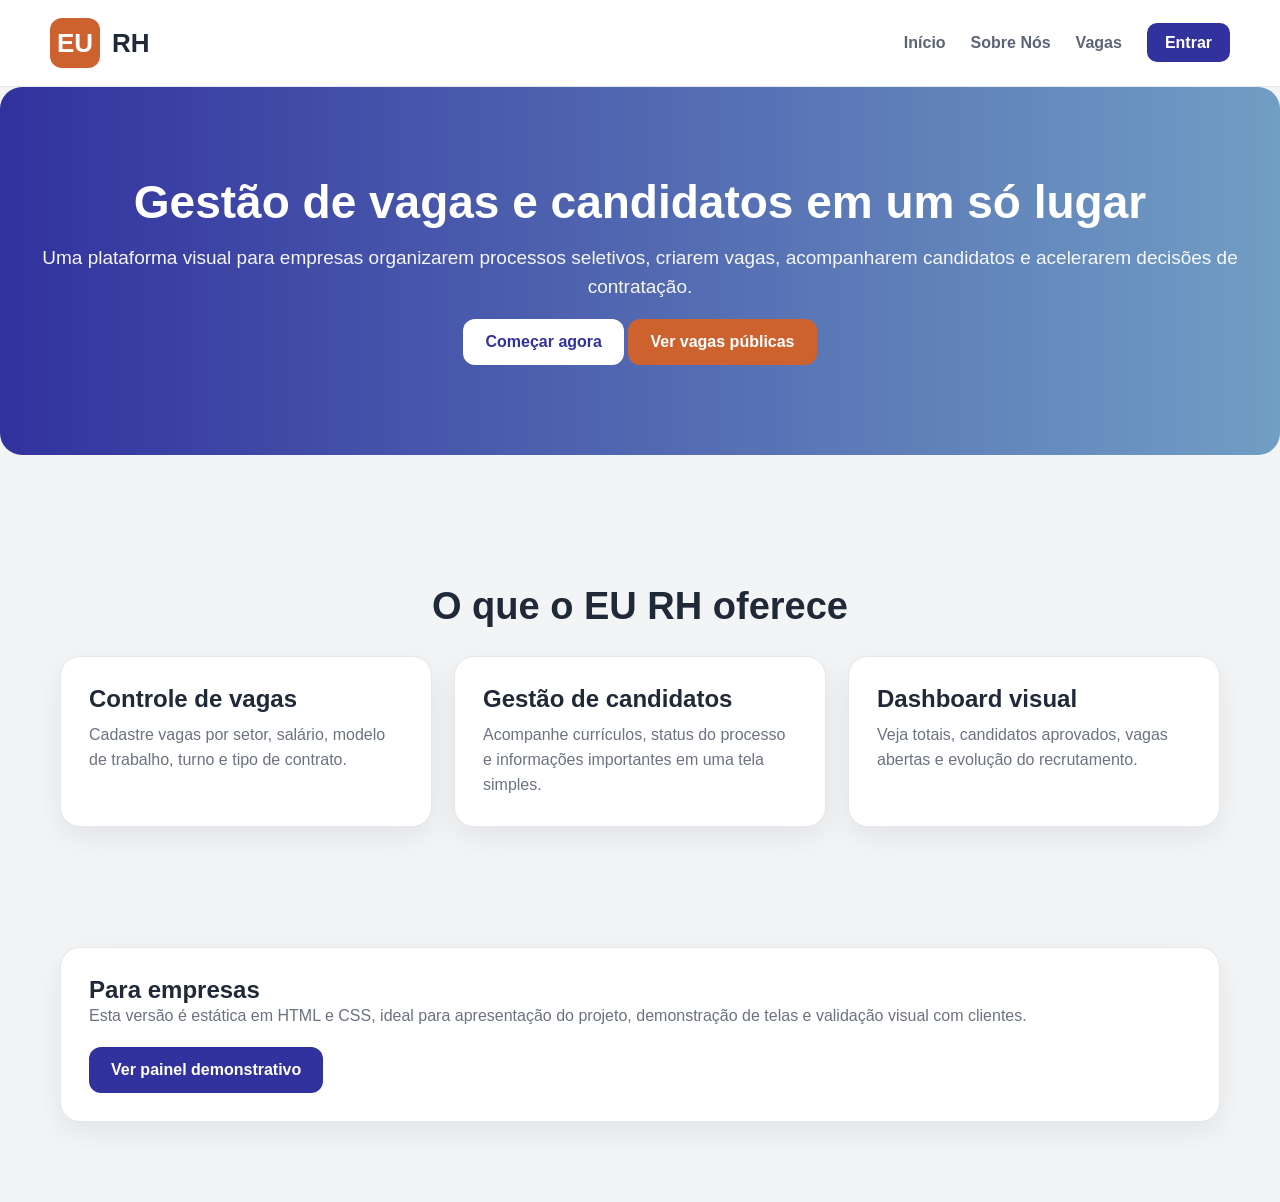
==== index.html @ 1f7be2c3 "Versao final HTML e CSS do EU RH" ====
<!DOCTYPE html>
<html lang="pt-BR">
 <head>
  <meta charset="utf-8"/>
  <meta content="width=device-width, initial-scale=1.0" name="viewport"/>
  <title>
   In&iacute;cio - EU RH
  </title>
  <link href="css/style.css" rel="stylesheet"/>
 </head>
 <body>
  <header>
   <div class="topo">
    <a class="logo" href="index.html">
     <span class="logo-box">
      EU
     </span>
     <span>
      RH
     </span>
    </a>
    <nav>
     <ul>
      <li>
       <a href="index.html">
        In&iacute;cio
       </a>
      </li>
      <li>
       <a href="index.html#sobre">
        Sobre N&oacute;s
       </a>
      </li>
      <li>
       <a href="vagas.html">
        Vagas
       </a>
      </li>
      <li>
       <a class="btn-nav" href="login.html">
        Entrar
       </a>
      </li>
     </ul>
    </nav>
   </div>
  </header>
  <main>
   <section class="hero center">
    <h1>
     Gest&atilde;o de vagas e candidatos em um s&oacute; lugar
    </h1>
    <p>
     Uma plataforma visual para empresas organizarem processos seletivos, criarem vagas, acompanharem candidatos e acelerarem decis&otilde;es de contrata&ccedil;&atilde;o.
    </p>
    <br/>
    <a class="btn btn-light" href="cadastro.html">
     Come&ccedil;ar agora
    </a>
    <a class="btn btn-orange" href="vagas.html">
     Ver vagas p&uacute;blicas
    </a>
   </section>
   <section class="container" id="sobre">
    <h2 class="section-title">
     O que o EU RH oferece
    </h2>
    <div class="grid-3">
     <div class="card">
      <h3>
       Controle de vagas
      </h3>
      <p>
       Cadastre vagas por setor, sal&aacute;rio, modelo de trabalho, turno e tipo de contrato.
      </p>
     </div>
     <div class="card">
      <h3>
       Gest&atilde;o de candidatos
      </h3>
      <p>
       Acompanhe curr&iacute;culos, status do processo e informa&ccedil;&otilde;es importantes em uma tela simples.
      </p>
     </div>
     <div class="card">
      <h3>
       Dashboard visual
      </h3>
      <p>
       Veja totais, candidatos aprovados, vagas abertas e evolu&ccedil;&atilde;o do recrutamento.
      </p>
     </div>
    </div>
   </section>
   <section class="container" id="empresas">
    <div class="box">
     <h2>
      Para empresas
     </h2>
     <p class="text-muted">
      Esta vers&atilde;o &eacute; est&aacute;tica em HTML e CSS, ideal para apresenta&ccedil;&atilde;o do projeto, demonstra&ccedil;&atilde;o de telas e valida&ccedil;&atilde;o visual com clientes.
     </p>
     <br/>
     <a class="btn btn-primary" href="dashboard.html">
      Ver painel demonstrativo
     </a>
    </div>
   </section>
  </main>
 </body>
</html>
---- css/style.css ----
* {
  margin:0;
  padding:0;
  box-sizing:border-box
}

body {
  font-family:Arial,
sans-serif;
  background:#f3f4f6;
  color:#1f2937
}

a {
  text-decoration:none
}

header {
  background:#fff;
  border-bottom:1px solid #e5e7eb;
  padding:18px 50px
}

.topo {
  max-width:1200px;
  margin:auto;
  display:flex;
  justify-content:space-between;
  align-items:center;
  gap:20px
}

.logo {
  display:flex;
  align-items:center;
  gap:12px;
  font-size:26px;
  font-weight:bold;
  color:#1f2937
}

.logo-box {
  background:#ce622f;
  color:#fff;
  width:50px;
  height:50px;
  border-radius:12px;
  display:flex;
  align-items:center;
  justify-content:center;
  font-weight:bold
}

nav ul {
  list-style:none;
  display:flex;
  gap:25px;
  align-items:center
}

nav a {
  color:#5b6475;
  font-weight:600
}

.btn-nav {
  background:#32329e;
  color:white!important;
  padding:11px 18px;
  border-radius:10px
}

.container {
  max-width:1200px;
  margin:auto;
  padding:40px 20px 80px
}

.hero {
  background:linear-gradient(90deg,
#32329e,
#719ec4);
  color:#fff;
  padding:55px;
  border-radius:22px;
  margin-bottom:35px
}

.hero.center {
  text-align:center;
  padding:90px 30px
}

.hero h1 {
  font-size:46px;
  line-height:1.12;
  margin-bottom:14px
}

.hero p {
  font-size:19px;
  line-height:1.55;
  opacity:.95
}

.btn {
  display:inline-block;
  border:none;
  border-radius:12px;
  padding:14px 22px;
  font-weight:bold;
  cursor:pointer;
  font-size:16px
}

.btn-primary {
  background:#32329e;
  color:#fff
}

.btn-orange {
  background:#ce622f;
  color:#fff
}

.btn-light {
  background:white;
  color:#32329e
}

.btn-muted {
  background:#e5e7eb;
  color:#111827
}

.grid-3 {
  display:grid;
  grid-template-columns:repeat(3,
1fr);
  gap:22px
}

.grid-2 {
  display:grid;
  grid-template-columns:repeat(2,
1fr);
  gap:22px
}

.card,
.box,
.form-box {
  background:#fff;
  border:1px solid #e5e7eb;
  border-radius:20px;
  padding:28px;
  box-shadow:0 10px 30px rgba(0,
0,
0,
.07)
}

.card h3 {
  font-size:24px;
  margin-bottom:10px
}

.card p,
.text-muted {
  color:#6b7280;
  line-height:1.55
}

.section-title {
  text-align:center;
  font-size:38px;
  margin:55px 0 28px
}

.stats {
  display:grid;
  grid-template-columns:repeat(4,
1fr);
  gap:18px;
  margin-bottom:28px
}

.stat {
  background:#fff;
  border-radius:18px;
  padding:22px;
  border:1px solid #e5e7eb
}

.stat strong {
  display:block;
  font-size:32px;
  color:#32329e
}

.table {
  width:100%;
  border-collapse:collapse;
  background:white;
  border-radius:18px;
  overflow:hidden;
  box-shadow:0 8px 25px rgba(0,
0,
0,
.06)
}

.table th,
.table td {
  text-align:left;
  padding:16px;
  border-bottom:1px solid #e5e7eb
}

.table th {
  background:#eef2ff;
  color:#1f2937
}

.tag {
  display:inline-block;
  padding:6px 10px;
  border-radius:999px;
  background:#eef2ff;
  color:#32329e;
  font-weight:bold;
  font-size:13px
}

.status {
  display:inline-block;
  padding:6px 10px;
  border-radius:8px;
  font-weight:bold;
  font-size:13px
}

.recebido {
  background:#e0f2fe;
  color:#075985
}

.analise {
  background:#fef9c3;
  color:#854d0e
}

.entrevista {
  background:#ede9fe;
  color:#5b21b6
}

.aprovado {
  background:#dcfce7;
  color:#166534
}

.reprovado {
  background:#fee2e2;
  color:#991b1b
}

.actions {
  display:flex;
  gap:10px;
  flex-wrap:wrap
}

.form-title {
  font-size:30px;
  margin-bottom:10px
}

.grupo {
  margin-bottom:18px
}

.grupo label {
  display:block;
  margin-bottom:8px;
  font-weight:bold
}

.grupo input,
.grupo textarea,
.grupo select {
  width:100%;
  padding:14px 16px;
  border:1px solid #d1d5db;
  border-radius:10px;
  font-size:16px;
  outline:none;
  background:white
}

.grupo textarea {
  min-height:130px;
  resize:vertical
}

.duas-colunas {
  display:grid;
  grid-template-columns:1fr 1fr;
  gap:18px
}

.login-page {
  min-height:100vh;
  background:linear-gradient(135deg,
#3538b8,
#7aa6d1);
  padding:40px 20px
}

.login-wrap {
  max-width:1150px;
  margin:60px auto;
  display:grid;
  grid-template-columns:1fr 1fr;
  gap:45px;
  align-items:center
}

.login-text {
  color:white
}

.login-text h1 {
  font-size:52px;
  line-height:1.1;
  margin-bottom:18px
}

.login-text p {
  font-size:18px;
  line-height:1.6
}

.login-box {
  background:white;
  border-radius:24px;
  padding:34px;
  box-shadow:0 24px 60px rgba(15,
23,
42,
.18)
}

.benefit {
  background:rgba(255,
255,
255,
.12);
  border:1px solid rgba(255,
255,
255,
.18);
  border-radius:16px;
  padding:14px 18px;
  margin-top:12px
}

.filters {
  display:flex;
  gap:10px;
  flex-wrap:wrap;
  margin-bottom:25px
}

.filter {
  padding:9px 16px;
  border-radius:999px;
  background:#f1f5f9;
  color:#334155;
  font-weight:700;
  border:1px solid #e2e8f0
}

.filter.active {
  background:#32329e;
  color:white
}

.candidate {
  display:grid;
  grid-template-columns:80px 1fr auto;
  gap:18px;
  align-items:center
}

.avatar {
  width:70px;
  height:70px;
  border-radius:50%;
  background:#e5e7eb;
  display:flex;
  align-items:center;
  justify-content:center;
  font-size:26px;
  font-weight:bold;
  color:#32329e
}

.footer-note {
  text-align:center;
  color:#6b7280;
  margin-top:35px
}

.alert {
  background:#fff7ed;
  border:1px solid #fed7aa;
  color:#9a3412;
  border-radius:14px;
  padding:14px 18px;
  margin-bottom:22px
}

.success-icon {
  width:78px;
  height:78px;
  border-radius:50%;
  background:#dcfce7;
  color:#166534;
  display:flex;
  align-items:center;
  justify-content:center;
  font-size:42px;
  margin:0 auto 18px
}

@media(max-width:900px) {
  header {
  padding:18px 20px
}

.topo {
  flex-direction:column
}

nav ul {
  flex-wrap:wrap;
  justify-content:center
}

.grid-3,
.grid-2,
.stats,
.login-wrap,
.duas-colunas {
  grid-template-columns:1fr
}

.hero h1,
.login-text h1 {
  font-size:36px
}

.candidate {
  grid-template-columns:1fr
}

.table {
  display:block;
  overflow-x:auto
}

}
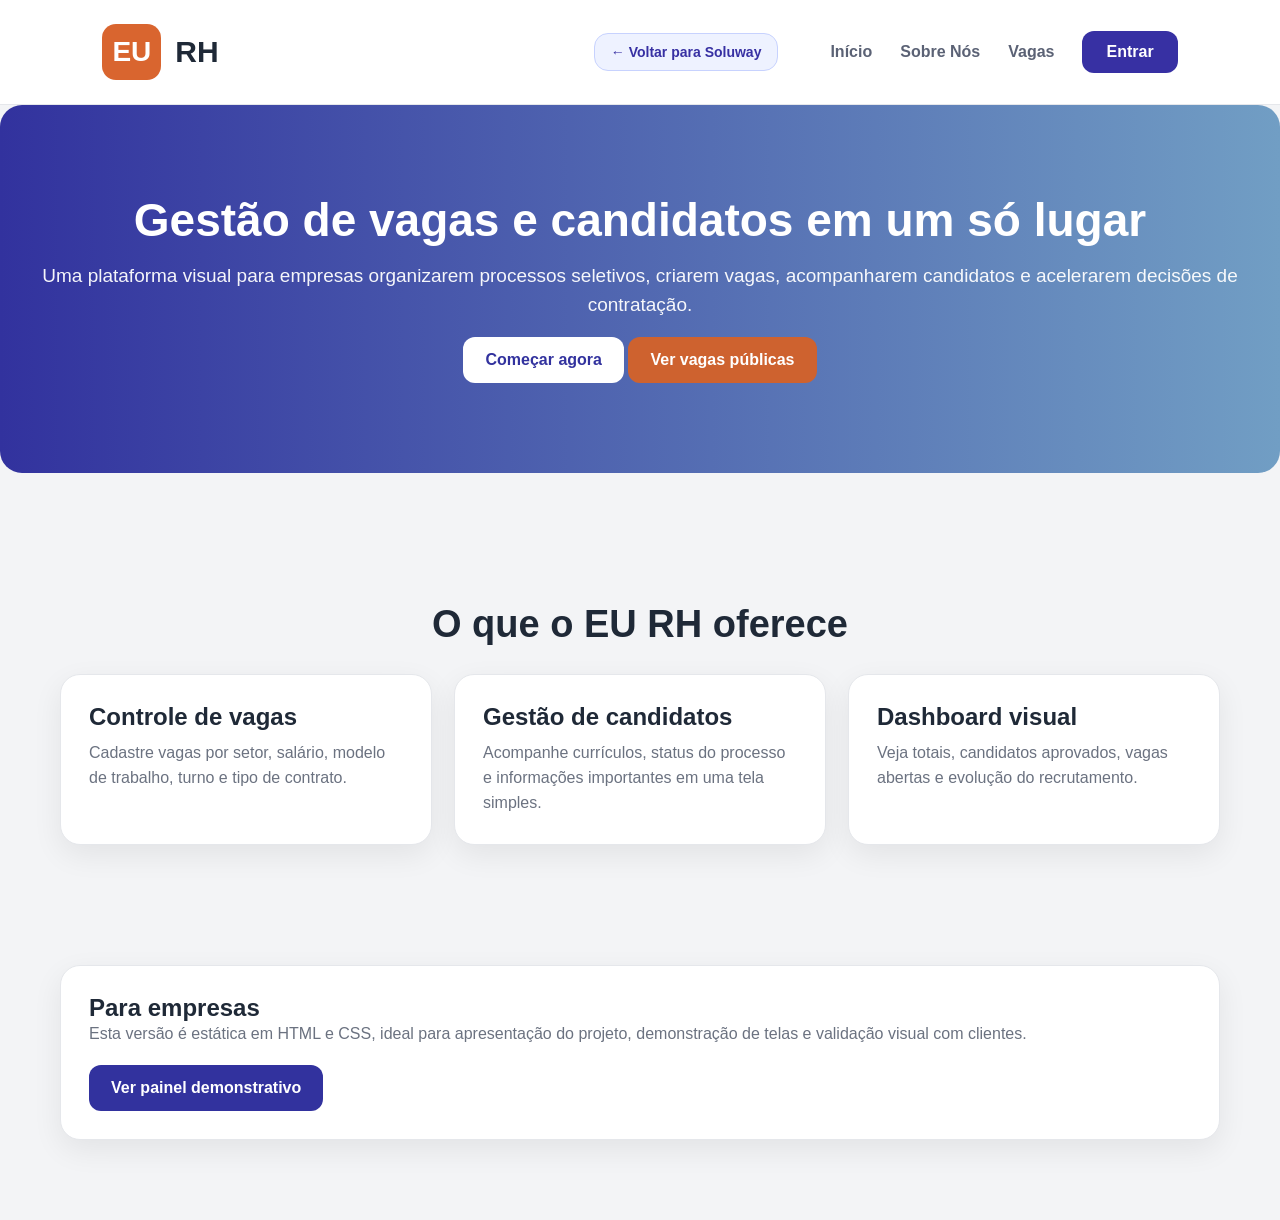
==== commit 1799e317: "Adiciona botao de voltar para Soluway" ====
--- a/index.html
+++ b/index.html
@@ -9,42 +9,28 @@
   <link href="css/style.css" rel="stylesheet"/>
  </head>
  <body>
-  <header>
-   <div class="topo">
-    <a class="logo" href="index.html">
-     <span class="logo-box">
-      EU
-     </span>
-     <span>
-      RH
-     </span>
+
+    
+
+  <header class="header">
+  <a href="index.html" class="logo">
+    <span>EU</span>
+    <strong>RH</strong>
+  </a>
+
+  <div class="header-right">
+    <a href="https://soluway-viacao.github.io/soluway-home/" class="btn-voltar-soluway">
+      ← Voltar para Soluway
     </a>
-    <nav>
-     <ul>
-      <li>
-       <a href="index.html">
-        In&iacute;cio
-       </a>
-      </li>
-      <li>
-       <a href="index.html#sobre">
-        Sobre N&oacute;s
-       </a>
-      </li>
-      <li>
-       <a href="vagas.html">
-        Vagas
-       </a>
-      </li>
-      <li>
-       <a class="btn-nav" href="login.html">
-        Entrar
-       </a>
-      </li>
-     </ul>
+
+    <nav class="nav">
+      <a href="index.html">Início</a>
+      <a href="#sobre">Sobre Nós</a>
+      <a href="vagas.html">Vagas</a>
+      <a href="login.html" class="btn-login">Entrar</a>
     </nav>
-   </div>
-  </header>
+  </div>
+</header>
   <main>
    <section class="hero center">
     <h1>
--- a/css/style.css
+++ b/css/style.css
@@ -471,3 +471,135 @@
 }
 
 }
+
+.header {
+  display: flex;
+  align-items: center;
+  justify-content: space-between;
+  gap: 24px;
+}
+
+.btn-voltar-soluway {
+  margin-left: auto;
+  margin-right: 24px;
+
+  background: #eef2ff;
+  color: #3730a3;
+  padding: 10px 16px;
+  border-radius: 14px;
+  text-decoration: none;
+  font-weight: 700;
+  font-size: 15px;
+  border: 1px solid #c7d2fe;
+  white-space: nowrap;
+  transition: all 0.2s ease;
+}
+
+.btn-voltar-soluway:hover {
+  background: linear-gradient(135deg, #3730a3, #6d5dfc);
+  color: #ffffff;
+  border-color: transparent;
+}
+.btn-voltar-soluway {
+  font-size: 13px;
+  padding: 8px 12px;
+}
+.header {
+  width: 100%;
+  padding: 24px 8%;
+  background: #ffffff;
+
+  display: flex;
+  align-items: center;
+  justify-content: space-between;
+  gap: 32px;
+}
+
+.logo {
+  display: flex;
+  align-items: center;
+  gap: 14px;
+  text-decoration: none;
+  color: #1f2937;
+  flex-shrink: 0;
+}
+
+.logo span {
+  background: #d9652f;
+  color: #ffffff;
+  font-size: 28px;
+  font-weight: 800;
+  padding: 12px 10px;
+  border-radius: 14px;
+}
+
+.logo strong {
+  font-size: 30px;
+  font-weight: 800;
+  color: #1f2937;
+}
+
+.header-right {
+  display: flex;
+  align-items: center;
+  gap: 28px;
+}
+
+.nav {
+  display: flex;
+  align-items: center;
+  gap: 28px;
+}
+
+.nav a {
+  color: #5b6275;
+  text-decoration: none;
+  font-weight: 700;
+  font-size: 16px;
+  white-space: nowrap;
+}
+
+.btn-voltar-soluway {
+  background: #eef2ff;
+  color: #3730a3;
+  padding: 10px 16px;
+  border-radius: 14px;
+  text-decoration: none;
+  font-weight: 700;
+  font-size: 14px;
+  border: 1px solid #c7d2fe;
+  white-space: nowrap;
+  transition: all 0.2s ease;
+}
+
+.btn-voltar-soluway:hover {
+  background: linear-gradient(135deg, #3730a3, #6d5dfc);
+  color: #ffffff;
+  border-color: transparent;
+}
+
+.btn-login,
+.nav .btn-login {
+  background: #3730a3;
+  color: #ffffff;
+  padding: 12px 24px;
+  border-radius: 12px;
+}
+
+@media (max-width: 900px) {
+  .header {
+    flex-direction: column;
+    align-items: flex-start;
+  }
+
+  .header-right {
+    flex-direction: column;
+    align-items: flex-start;
+    gap: 16px;
+  }
+
+  .nav {
+    flex-wrap: wrap;
+    gap: 16px;
+  }
+}
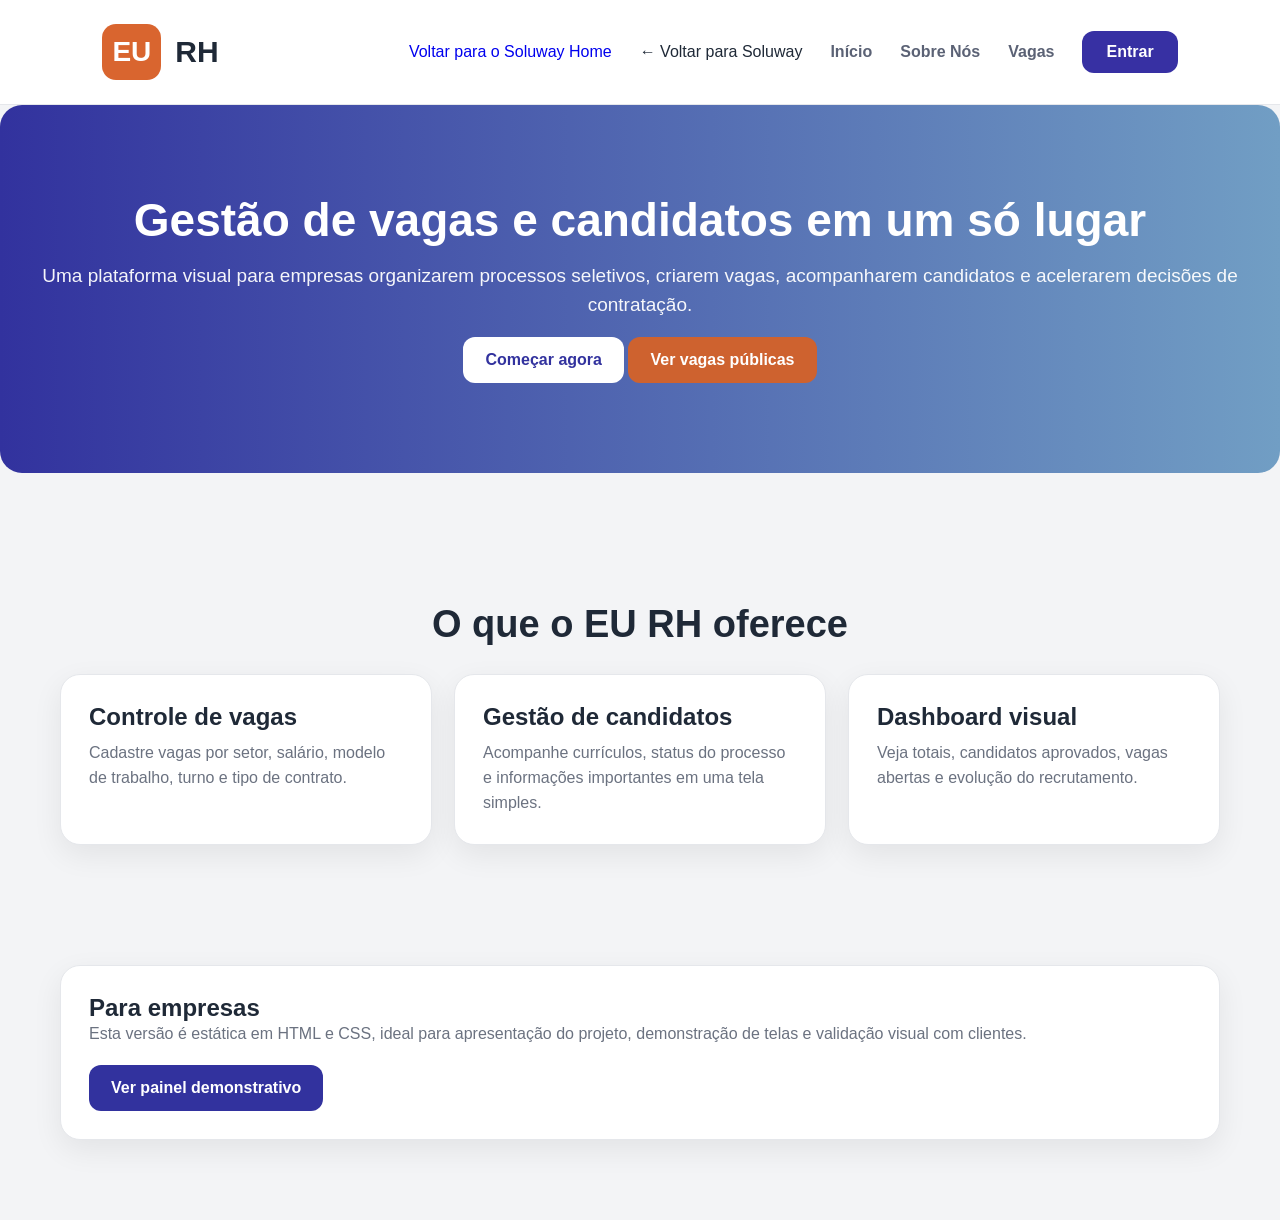
==== commit 9d4f8030: "ajuste no link de volta para o soluway-home" ====
--- a/index.html
+++ b/index.html
@@ -6,7 +6,7 @@
   <title>
    In&iacute;cio - EU RH
   </title>
-  <link href="css/style.css" rel="stylesheet"/>
+ <link href="css/style.css" rel="stylesheet"/>
  </head>
  <body>
 
@@ -19,9 +19,9 @@
   </a>
 
   <div class="header-right">
-    <a href="https://soluway-viacao.github.io/soluway-home/" class="btn-voltar-soluway">
-      ← Voltar para Soluway
-    </a>
+    <a href="https://www.soluway.com.br">Voltar para o Soluway Home</a>
+  ← Voltar para Soluway
+</a>
 
     <nav class="nav">
       <a href="index.html">Início</a>
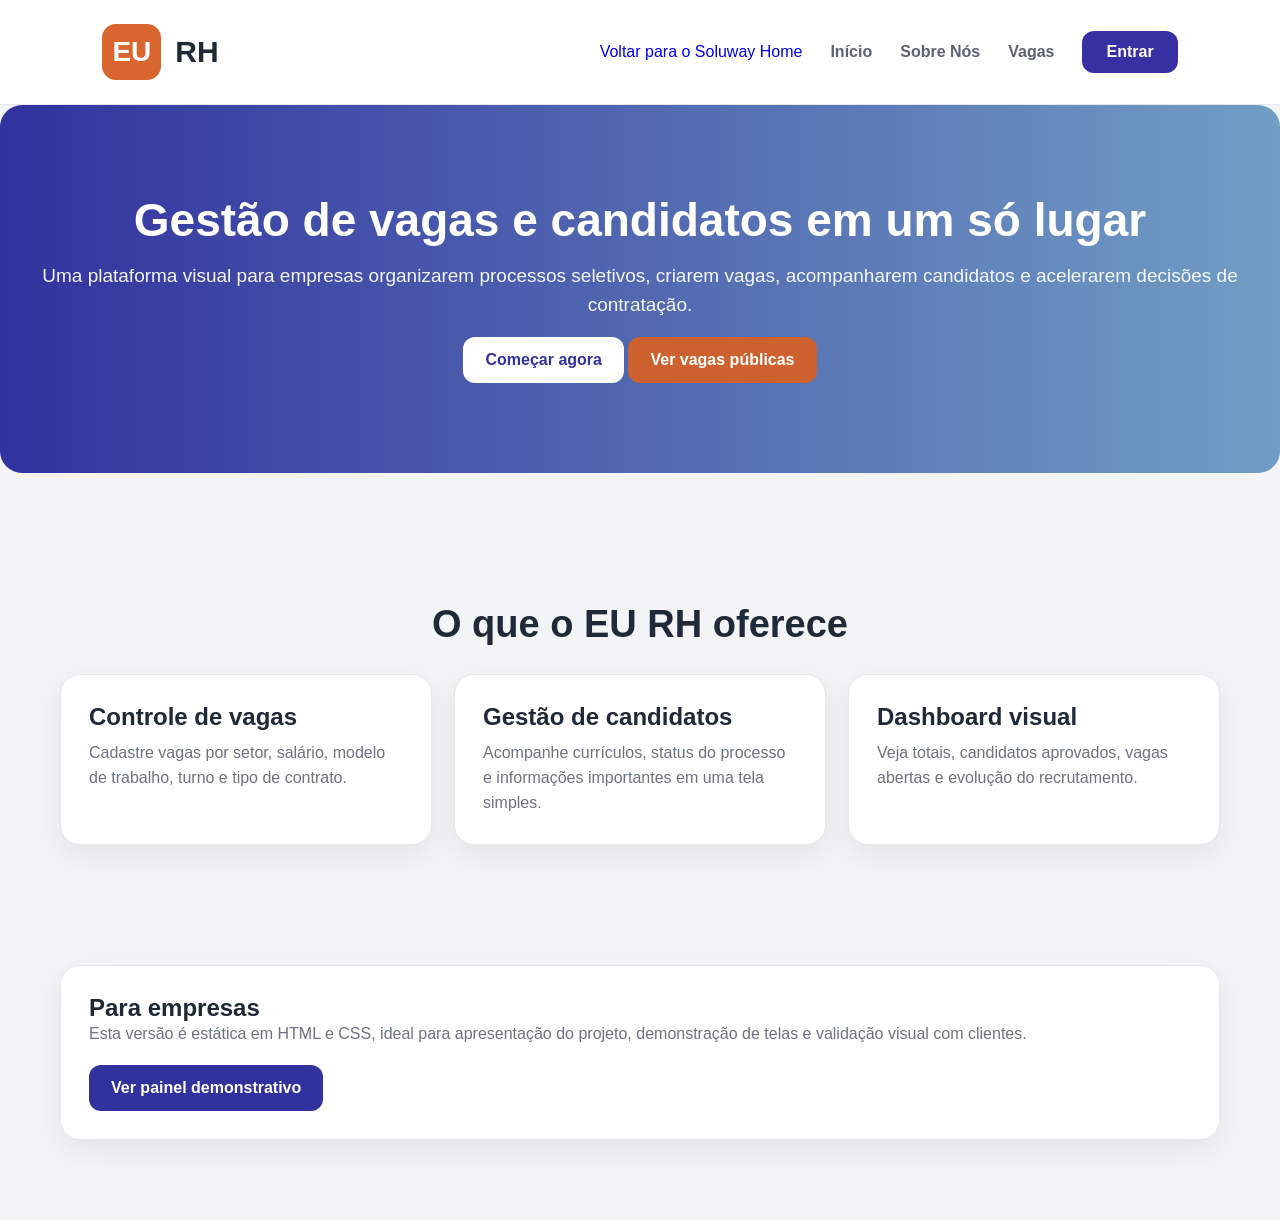
==== commit f6c053ae: "ajuste no botao de voltar" ====
--- a/index.html
+++ b/index.html
@@ -20,7 +20,6 @@
 
   <div class="header-right">
     <a href="https://www.soluway.com.br">Voltar para o Soluway Home</a>
-  ← Voltar para Soluway
 </a>
 
     <nav class="nav">
